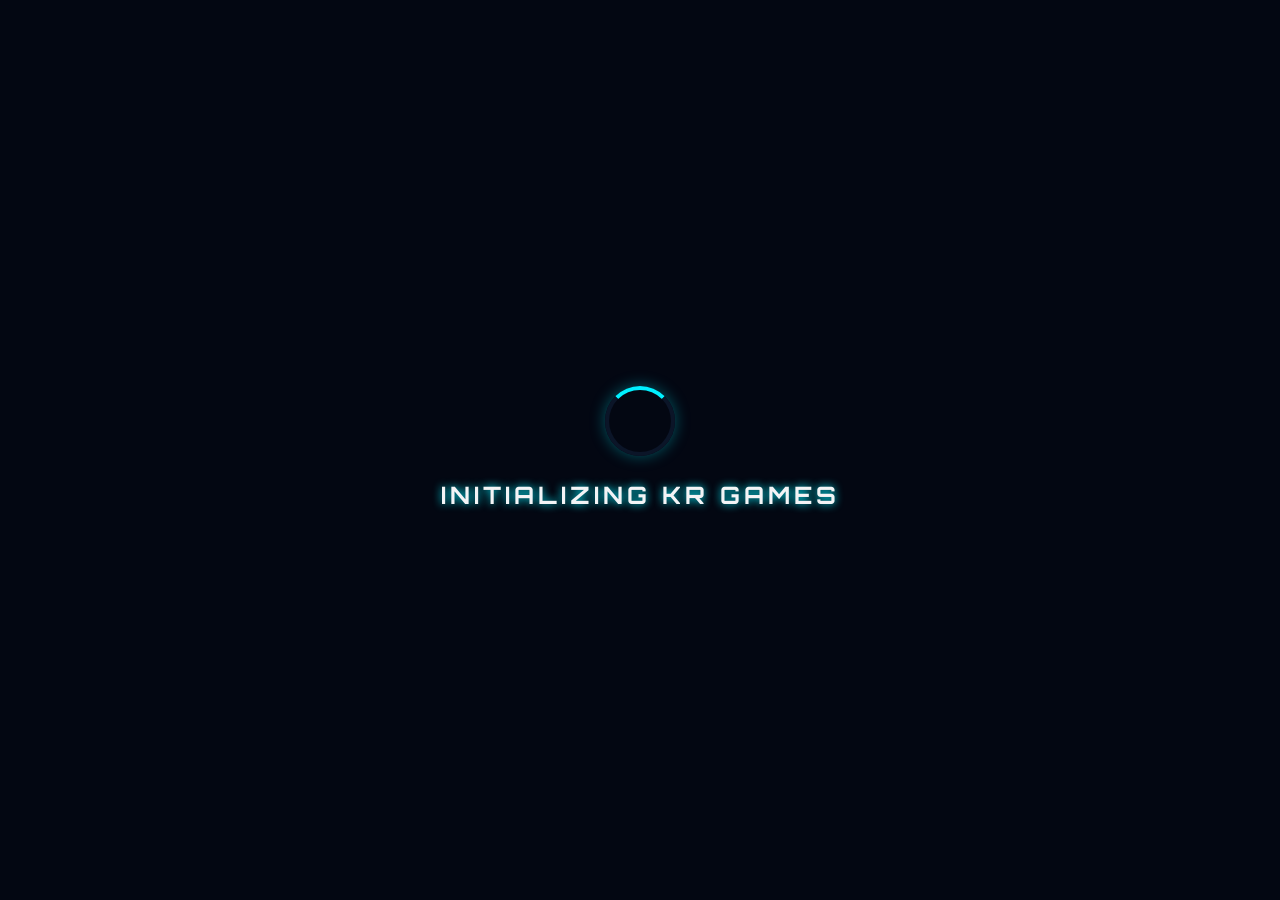
==== index.html @ 837c161b "Create index.html" ====
<!DOCTYPE html>
<html lang="en">
<head>
  <meta charset="UTF-8">
  <meta name="viewport" content="width=device-width, initial-scale=1.0">
  <title>KR GAMES - Premium Gaming Hub</title>
  <link rel="stylesheet" href="style.css">
  <link rel="stylesheet" href="https://cdnjs.cloudflare.com/ajax/libs/font-awesome/6.4.0/css/all.min.css">
</head>
<body>

  <!-- Loading Animation Overlay -->
  <div id="global-loader" style="position:fixed; top:0; left:0; width:100%; height:100%; background:var(--bg-primary); z-index:9999; display:flex; flex-direction:column; justify-content:center; align-items:center;">
    <div style="border: 4px solid var(--bg-secondary); border-top: 4px solid var(--neon-blue); border-radius:50%; width:70px; height:70px; animation:spin 1s linear infinite; box-shadow: var(--glow-shadow);"></div>
    <h1 class="neon-glow" style="margin-top:20px; font-family:var(--font-cyber); font-size:1.5rem; letter-spacing:4px;">INITIALIZING KR GAMES</h1>
  </div>

  <!-- Header -->
  <header>
    <div class="logo-container">
      <i class="fa-solid fa-cube neon-glow" style="color: var(--neon-blue); font-size: 2rem;"></i>
      <div class="logo-text">KR<span>GAMES</span></div>
    </div>
    <nav>
      <ul>
        <li><a href="index.html" class="active">HOME</a></li>
        <li><a href="rooms.html">MULTIPLAYER</a></li>
        <li><a href="profile.html">DASHBOARD</a></li>
      </ul>
    </nav>
    <div class="nav-buttons">
      <div id="nav-search-wrapper" style="position:relative;">
        <input type="text" id="nav-search" placeholder="Search games..." style="background:var(--bg-secondary); border:1px solid rgba(255,255,255,0.1); padding:8px 30px 8px 12px; border-radius:15px; color:#fff; font-family:var(--font-sub);">
        <i class="fa-solid fa-search" style="position:absolute; right:10px; top:11px; font-size:0.8rem; color:var(--text-muted);"></i>
      </div>
      <a href="login.html" class="btn-cyber" id="login-nav-btn" style="padding: 8px 16px; font-size: 0.8rem;">LOGIN</a>
      <span id="user-display-name" class="neon-glow" style="display:none; font-family:var(--font-cyber); font-weight:bold;"></span>
    </div>
  </header>

  <!-- Hero Content -->
  <main class="main-container">
    <div class="hero-banner">
      <h1 class="neon-glow">NEXT-GEN WEB MULTIPLAYER</h1>
      <p style="font-size: 1.2rem; max-width: 600px; color: var(--text-muted);">Experience original block-building team battles. Compete globally with optimized networking, dynamic combat systems, and custom shop integrations.</p>
      <div>
        <a href="rooms.html" class="btn-cyber">BATTLE NOW</a>
      </div>
    </div>

    <!-- Active Categories and Grid -->
    <h2 style="margin-bottom: 20px; border-left: 4px solid var(--neon-blue); padding-left: 10px;">FEATURED GAMES</h2>
    <div class="game-grid" id="featured-games-container">
      <!-- Dynamically Injected Game Cards via app.js -->
    </div>
  </main>

  <style>
    @keyframes spin {
      0% { transform: rotate(0deg); }
      100% { transform: rotate(360deg); }
    }
  </style>
  <script type="module" src="app.js"></script>
</body>
</html>
---- style.css ----
/* style.css */
@import url('https://fonts.googleapis.com/css2?family=Orbitron:wght@400;600;800;900&family=Rajdhani:wght@500;700&family=Roboto:wght@300;400;500&display=swap');

:root {
  --bg-primary: #030712;
  --bg-secondary: #0b1528;
  --bg-tertiary: #111e35;
  --neon-blue: #00f0ff;
  --neon-pink: #ff007f;
  --neon-purple: #9d4edd;
  --text-main: #f3f4f6;
  --text-muted: #9ca3af;
  --accent-blue: #3b82f6;
  --glow-shadow: 0 0 15px rgba(0, 240, 255, 0.35);
  --font-cyber: 'Orbitron', sans-serif;
  --font-sub: 'Rajdhani', sans-serif;
  --font-main: 'Roboto', sans-serif;
  --transition-smooth: all 0.3s cubic-bezier(0.4, 0, 0.2, 1);
}

/* Base resets & typography */
* {
  box-sizing: border-box;
  margin: 0;
  padding: 0;
}

body {
  background-color: var(--bg-primary);
  color: var(--text-main);
  font-family: var(--font-main);
  overflow-x: hidden;
  line-height: 1.6;
}

h1, h2, h3, h4 {
  font-family: var(--font-cyber);
  letter-spacing: 1px;
}

p, span, label {
  font-family: var(--font-sub);
  letter-spacing: 0.5px;
}

/* Custom Scrollbar */
::-webkit-scrollbar {
  width: 8px;
}
::-webkit-scrollbar-track {
  background: var(--bg-primary);
}
::-webkit-scrollbar-thumb {
  background: var(--bg-tertiary);
  border-radius: 4px;
  border: 1px solid var(--neon-blue);
}

/* Cyber Utilities */
.neon-glow {
  text-shadow: 0 0 8px var(--neon-blue);
}

.neon-border {
  border: 1px solid var(--neon-blue);
  box-shadow: var(--glow-shadow);
}

.btn-cyber {
  font-family: var(--font-cyber);
  background: linear-gradient(135deg, var(--accent-blue), var(--bg-primary));
  color: var(--text-main);
  border: 1px solid var(--neon-blue);
  padding: 12px 24px;
  border-radius: 4px;
  cursor: pointer;
  text-transform: uppercase;
  font-weight: 700;
  position: relative;
  overflow: hidden;
  transition: var(--transition-smooth);
}

.btn-cyber::before {
  content: '';
  position: absolute;
  top: 0;
  left: -100%;
  width: 100%;
  height: 100%;
  background: linear-gradient(90deg, transparent, rgba(0, 240, 255, 0.25), transparent);
  transition: 0.5s;
}

.btn-cyber:hover::before {
  left: 100%;
}

.btn-cyber:hover {
  box-shadow: var(--glow-shadow);
  transform: translateY(-2px);
  background: var(--neon-blue);
  color: #000;
}

/* Header & Navigation */
header {
  display: flex;
  justify-content: space-between;
  align-items: center;
  padding: 20px 5%;
  background-color: rgba(3, 7, 18, 0.95);
  border-bottom: 1px solid rgba(0, 240, 255, 0.15);
  position: sticky;
  top: 0;
  z-index: 100;
  backdrop-filter: blur(8px);
}

.logo-container {
  display: flex;
  align-items: center;
  gap: 10px;
}

.logo-text {
  font-size: 1.8rem;
  font-weight: 900;
  color: var(--text-main);
}

.logo-text span {
  color: var(--neon-blue);
}

nav ul {
  display: flex;
  list-style: none;
  gap: 30px;
}

nav a {
  text-decoration: none;
  color: var(--text-muted);
  font-family: var(--font-cyber);
  font-size: 0.9rem;
  transition: var(--transition-smooth);
}

nav a:hover, nav a.active {
  color: var(--neon-blue);
  text-shadow: 0 0 5px var(--neon-blue);
}

.nav-buttons {
  display: flex;
  align-items: center;
  gap: 15px;
}

/* Main Grid & Grid Cards */
.main-container {
  max-width: 1400px;
  margin: 0 auto;
  padding: 40px 20px;
}

.hero-banner {
  background: linear-gradient(rgba(0,0,0,0.6), rgba(3,7,18,0.95)), url('https://images.unsplash.com/photo-1511512578047-dfb367046420?q=80&w=1470&auto=format&fit=crop') center/cover;
  border-radius: 12px;
  padding: 80px 40px;
  display: flex;
  flex-direction: column;
  justify-content: center;
  gap: 20px;
  border: 1px solid rgba(0, 240, 255, 0.1);
  margin-bottom: 40px;
}

.hero-banner h1 {
  font-size: 3rem;
  font-weight: 900;
}

.game-grid {
  display: grid;
  grid-template-columns: repeat(auto-fill, minmax(300px, 1fr));
  gap: 30px;
}

.game-card {
  background-color: var(--bg-secondary);
  border: 1px solid rgba(255, 255, 255, 0.05);
  border-radius: 8px;
  overflow: hidden;
  transition: var(--transition-smooth);
}

.game-card:hover {
  transform: translateY(-5px);
  border-color: var(--neon-blue);
  box-shadow: var(--glow-shadow);
}

.game-thumb {
  width: 100%;
  height: 180px;
  background-color: #000;
  background-size: cover;
  background-position: center;
}

.game-info {
  padding: 20px;
}

.game-tags {
  display: flex;
  gap: 8px;
  margin-top: 10px;
}

.tag {
  background-color: var(--bg-tertiary);
  padding: 2px 8px;
  border-radius: 4px;
  font-size: 0.75rem;
  border: 1px solid rgba(0, 240, 255, 0.2);
  color: var(--neon-blue);
}

/* User Profile UI */
.profile-grid {
  display: grid;
  grid-template-columns: 1fr 2fr;
  gap: 30px;
  margin-top: 20px;
}

@media(max-width: 768px) {
  .profile-grid {
    grid-template-columns: 1fr;
  }
}

.profile-card {
  background-color: var(--bg-secondary);
  padding: 30px;
  border-radius: 8px;
  border: 1px solid rgba(255, 255, 255, 0.05);
  text-align: center;
}

.avatar-wrapper {
  width: 120px;
  height: 120px;
  border-radius: 50%;
  border: 3px solid var(--neon-blue);
  margin: 0 auto 20px auto;
  overflow: hidden;
  box-shadow: var(--glow-shadow);
}

.xp-bar-container {
  background-color: var(--bg-primary);
  border-radius: 8px;
  height: 15px;
  width: 100%;
  overflow: hidden;
  margin: 15px 0;
  border: 1px solid rgba(0, 240, 255, 0.1);
}

.xp-bar {
  background: linear-gradient(90deg, var(--accent-blue), var(--neon-blue));
  height: 100%;
  width: 65%; /* Dynamic width */
  transition: width 0.5s ease;
}

/* Game Interface View (UI Layering on Top of Canvas) */
#game-canvas-container {
  width: 100vw;
  height: 100vh;
  position: relative;
  overflow: hidden;
}

canvas {
  width: 100%;
  height: 100%;
  display: block;
}

.game-ui-overlay {
  position: absolute;
  top: 0;
  left: 0;
  width: 100%;
  height: 100%;
  pointer-events: none;
  display: flex;
  flex-direction: column;
  justify-content: space-between;
  padding: 20px;
}

.hud-top {
  display: flex;
  justify-content: space-between;
  pointer-events: auto;
}

.hud-panel {
  background-color: rgba(11, 21, 40, 0.85);
  backdrop-filter: blur(6px);
  border: 1px solid var(--neon-blue);
  border-radius: 6px;
  padding: 10px 20px;
}

.hotbar {
  display: flex;
  gap: 8px;
  background-color: rgba(3, 7, 18, 0.9);
  padding: 8px;
  border-radius: 8px;
  border: 1px solid rgba(255, 255, 255, 0.1);
  pointer-events: auto;
  align-self: center;
  margin-bottom: 10px;
}

.hotbar-slot {
  width: 50px;
  height: 50px;
  background-color: var(--bg-tertiary);
  border: 2px solid transparent;
  border-radius: 4px;
  display: flex;
  align-items: center;
  justify-content: center;
  font-family: var(--font-cyber);
  font-weight: bold;
  cursor: pointer;
  transition: var(--transition-smooth);
}

.hotbar-slot.active {
  border-color: var(--neon-blue);
  box-shadow: var(--glow-shadow);
}

/* Modals & Menus */
.modal {
  position: fixed;
  top: 50%;
  left: 50%;
  transform: translate(-50%, -50%);
  background-color: var(--bg-secondary);
  border: 2px solid var(--neon-blue);
  box-shadow: var(--glow-shadow);
  border-radius: 12px;
  padding: 30px;
  z-index: 1000;
  pointer-events: auto;
  display: none;
}
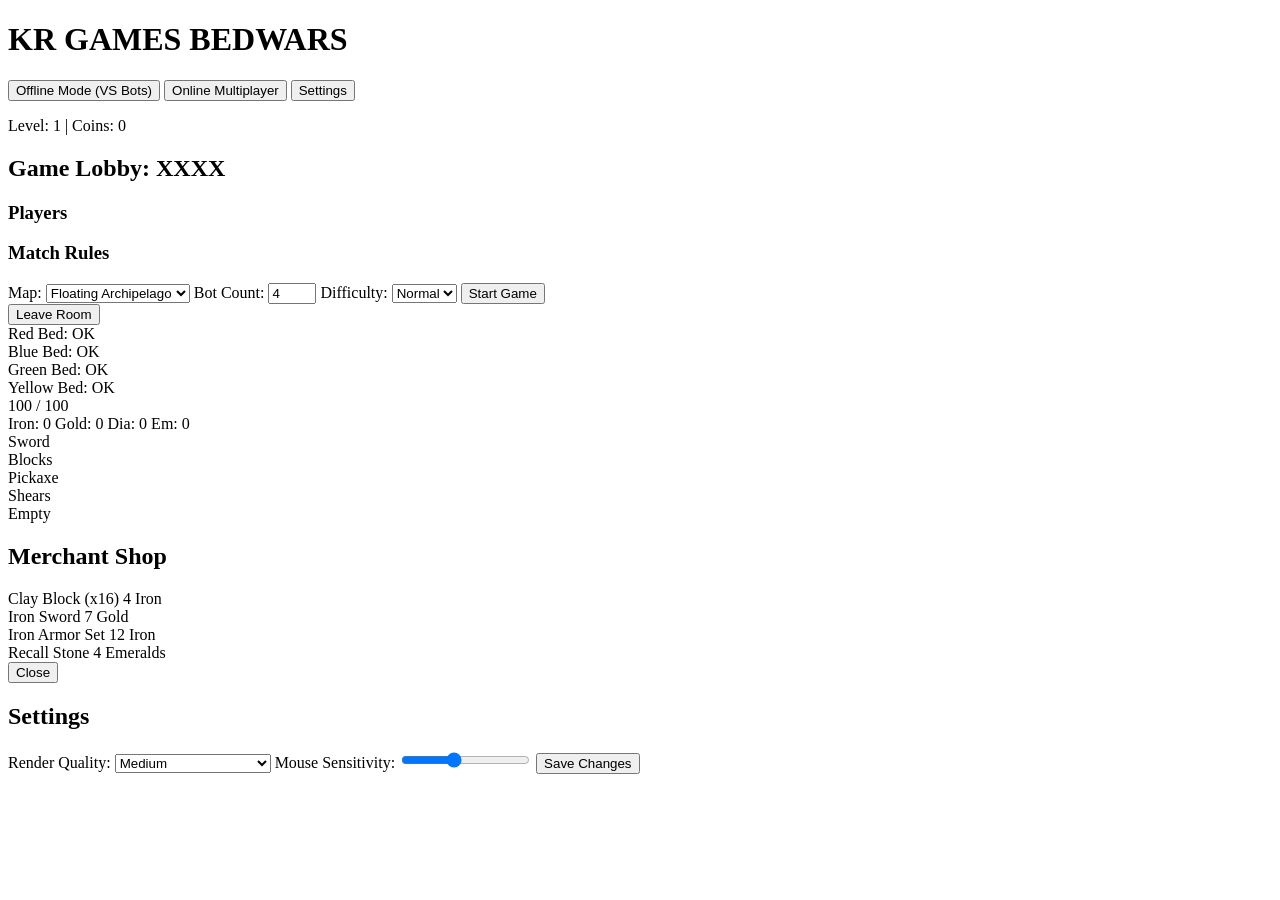
==== commit f81f6033: "Update index.html" ====
--- a/index.html
+++ b/index.html
@@ -1,66 +1,178 @@
 <!DOCTYPE html>
 <html lang="en">
 <head>
-  <meta charset="UTF-8">
-  <meta name="viewport" content="width=device-width, initial-scale=1.0">
-  <title>KR GAMES - Premium Gaming Hub</title>
-  <link rel="stylesheet" href="style.css">
-  <link rel="stylesheet" href="https://cdnjs.cloudflare.com/ajax/libs/font-awesome/6.4.0/css/all.min.css">
+    <meta charset="UTF-8">
+    <meta name="viewport" content="width=device-width, initial-scale=1.0">
+    <title>KR GAMES BedWars</title>
+    <link rel="stylesheet" href="css/style.css">
+    <link rel="stylesheet" href="css/menu.css">
+    <link rel="stylesheet" href="css/game.css">
+    <link rel="stylesheet" href="css/hud.css">
+    <link rel="stylesheet" href="css/shop.css">
+    <link rel="stylesheet" href="css/inventory.css">
+    <!-- Three.js Import Map -->
+    <script type="importmap">
+        {
+            "imports": {
+                "three": "https://unpkg.com/three@0.147.0/build/three.module.js",
+                "three/addons/": "https://unpkg.com/three@0.147.0/examples/jsm/"
+            }
+        }
+    </script>
 </head>
 <body>
-
-  <!-- Loading Animation Overlay -->
-  <div id="global-loader" style="position:fixed; top:0; left:0; width:100%; height:100%; background:var(--bg-primary); z-index:9999; display:flex; flex-direction:column; justify-content:center; align-items:center;">
-    <div style="border: 4px solid var(--bg-secondary); border-top: 4px solid var(--neon-blue); border-radius:50%; width:70px; height:70px; animation:spin 1s linear infinite; box-shadow: var(--glow-shadow);"></div>
-    <h1 class="neon-glow" style="margin-top:20px; font-family:var(--font-cyber); font-size:1.5rem; letter-spacing:4px;">INITIALIZING KR GAMES</h1>
-  </div>
-
-  <!-- Header -->
-  <header>
-    <div class="logo-container">
-      <i class="fa-solid fa-cube neon-glow" style="color: var(--neon-blue); font-size: 2rem;"></i>
-      <div class="logo-text">KR<span>GAMES</span></div>
-    </div>
-    <nav>
-      <ul>
-        <li><a href="index.html" class="active">HOME</a></li>
-        <li><a href="rooms.html">MULTIPLAYER</a></li>
-        <li><a href="profile.html">DASHBOARD</a></li>
-      </ul>
-    </nav>
-    <div class="nav-buttons">
-      <div id="nav-search-wrapper" style="position:relative;">
-        <input type="text" id="nav-search" placeholder="Search games..." style="background:var(--bg-secondary); border:1px solid rgba(255,255,255,0.1); padding:8px 30px 8px 12px; border-radius:15px; color:#fff; font-family:var(--font-sub);">
-        <i class="fa-solid fa-search" style="position:absolute; right:10px; top:11px; font-size:0.8rem; color:var(--text-muted);"></i>
-      </div>
-      <a href="login.html" class="btn-cyber" id="login-nav-btn" style="padding: 8px 16px; font-size: 0.8rem;">LOGIN</a>
-      <span id="user-display-name" class="neon-glow" style="display:none; font-family:var(--font-cyber); font-weight:bold;"></span>
-    </div>
-  </header>
-
-  <!-- Hero Content -->
-  <main class="main-container">
-    <div class="hero-banner">
-      <h1 class="neon-glow">NEXT-GEN WEB MULTIPLAYER</h1>
-      <p style="font-size: 1.2rem; max-width: 600px; color: var(--text-muted);">Experience original block-building team battles. Compete globally with optimized networking, dynamic combat systems, and custom shop integrations.</p>
-      <div>
-        <a href="rooms.html" class="btn-cyber">BATTLE NOW</a>
-      </div>
+    <!-- View 1: Main Menu -->
+    <div id="menu-view" class="view active">
+        <div class="menu-container">
+            <h1 class="logo">KR GAMES <span class="accent">BEDWARS</span></h1>
+            <div class="menu-buttons">
+                <button id="btn-offline" class="btn primary">Offline Mode (VS Bots)</button>
+                <button id="btn-online" class="btn secondary">Online Multiplayer</button>
+                <button id="btn-settings" class="btn tertiary">Settings</button>
+            </div>
+            <div class="profile-summary" id="profile-widget">
+                <p>Level: <span id="user-level">1</span> | Coins: <span id="user-coins">0</span></p>
+            </div>
+        </div>
     </div>
 
-    <!-- Active Categories and Grid -->
-    <h2 style="margin-bottom: 20px; border-left: 4px solid var(--neon-blue); padding-left: 10px;">FEATURED GAMES</h2>
-    <div class="game-grid" id="featured-games-container">
-      <!-- Dynamically Injected Game Cards via app.js -->
+    <!-- View 2: Room Lobby -->
+    <div id="room-view" class="view">
+        <div class="room-container">
+            <h2>Game Lobby: <span id="lobby-room-id">XXXX</span></h2>
+            <div class="lobby-panels">
+                <div class="panel player-list-panel">
+                    <h3>Players</h3>
+                    <ul id="lobby-players-list"></ul>
+                </div>
+                <div class="panel settings-panel">
+                    <h3>Match Rules</h3>
+                    <label>Map: 
+                        <select id="lobby-map-select">
+                            <option value="floating_arch">Floating Archipelago</option>
+                            <option value="quad_void">Quad Void Gates</option>
+                        </select>
+                    </label>
+                    <label>Bot Count: 
+                        <input type="number" id="lobby-bots-count" min="0" max="12" value="4">
+                    </label>
+                    <label>Difficulty: 
+                        <select id="lobby-difficulty">
+                            <option value="easy">Easy</option>
+                            <option value="normal" selected>Normal</option>
+                            <option value="pro">Pro</option>
+                        </select>
+                    </label>
+                    <button id="btn-start-match" class="btn primary">Start Game</button>
+                </div>
+            </div>
+            <button id="btn-leave-room" class="btn danger">Leave Room</button>
+        </div>
     </div>
-  </main>
 
-  <style>
-    @keyframes spin {
-      0% { transform: rotate(0deg); }
-      100% { transform: rotate(360deg); }
-    }
-  </style>
-  <script type="module" src="app.js"></script>
+    <!-- View 3: Game Screen -->
+    <div id="game-view" class="view">
+        <div id="canvas-container"></div>
+        <div id="crosshair"></div>
+
+        <!-- HUD Layer -->
+        <div class="hud-overlay">
+            <div class="hud-top-bar">
+                <div class="scoreboard-card" id="scoreboard">
+                    <div class="scoreboard-row" data-team="red">
+                        <span class="status-indicator alive" id="indicator-red"></span> Red Bed: <span id="score-red">OK</span>
+                    </div>
+                    <div class="scoreboard-row" data-team="blue">
+                        <span class="status-indicator alive" id="indicator-blue"></span> Blue Bed: <span id="score-blue">OK</span>
+                    </div>
+                    <div class="scoreboard-row" data-team="green">
+                        <span class="status-indicator alive" id="indicator-green"></span> Green Bed: <span id="score-green">OK</span>
+                    </div>
+                    <div class="scoreboard-row" data-team="yellow">
+                        <span class="status-indicator alive" id="indicator-yellow"></span> Yellow Bed: <span id="score-yellow">OK</span>
+                    </div>
+                </div>
+                <div class="killfeed-container" id="killfeed"></div>
+            </div>
+
+            <div class="hud-bottom-bar">
+                <div class="health-container">
+                    <div class="health-bar-fill" id="health-bar" style="width: 100%;"></div>
+                    <span class="health-text" id="health-text">100 / 100</span>
+                </div>
+                <div class="resource-container">
+                    <span class="res iron">Iron: <span id="count-iron">0</span></span>
+                    <span class="res gold">Gold: <span id="count-gold">0</span></span>
+                    <span class="res diamond">Dia: <span id="count-diamond">0</span></span>
+                    <span class="res emerald">Em: <span id="count-emerald">0</span></span>
+                </div>
+                <div class="hotbar" id="hotbar">
+                    <div class="hotbar-slot selected" data-index="0" data-item="sword_wood">Sword</div>
+                    <div class="hotbar-slot" data-index="1" data-item="block_clay">Blocks</div>
+                    <div class="hotbar-slot" data-index="2" data-item="pickaxe_wood">Pickaxe</div>
+                    <div class="hotbar-slot" data-index="3" data-item="shears">Shears</div>
+                    <div class="hotbar-slot" data-index="4" data-item="">Empty</div>
+                </div>
+            </div>
+        </div>
+
+        <!-- Shop Modal -->
+        <div class="modal" id="shop-modal">
+            <div class="modal-content shop-content">
+                <h2>Merchant Shop</h2>
+                <div class="shop-grid">
+                    <div class="shop-item" data-id="block_clay" data-cost="4" data-currency="iron">
+                        <div class="shop-icon block-clay-icon"></div>
+                        <div class="shop-details">
+                            <span class="item-name">Clay Block (x16)</span>
+                            <span class="item-cost">4 Iron</span>
+                        </div>
+                    </div>
+                    <div class="shop-item" data-id="sword_iron" data-cost="7" data-currency="gold">
+                        <div class="shop-icon sword-iron-icon"></div>
+                        <div class="shop-details">
+                            <span class="item-name">Iron Sword</span>
+                            <span class="item-cost">7 Gold</span>
+                        </div>
+                    </div>
+                    <div class="shop-item" data-id="armor_iron" data-cost="12" data-currency="iron">
+                        <div class="shop-icon armor-iron-icon"></div>
+                        <div class="shop-details">
+                            <span class="item-name">Iron Armor Set</span>
+                            <span class="item-cost">12 Iron</span>
+                        </div>
+                    </div>
+                    <div class="shop-item" data-id="teleporter_pearl" data-cost="4" data-currency="emerald">
+                        <div class="shop-icon pearl-icon"></div>
+                        <div class="shop-details">
+                            <span class="item-name">Recall Stone</span>
+                            <span class="item-cost">4 Emeralds</span>
+                        </div>
+                    </div>
+                </div>
+                <button class="btn close-btn" id="btn-close-shop">Close</button>
+            </div>
+        </div>
+    </div>
+
+    <!-- UI Overlay for Settings Modals -->
+    <div id="settings-modal" class="modal">
+        <div class="modal-content">
+            <h2>Settings</h2>
+            <label>Render Quality: 
+                <select id="setting-graphics">
+                    <option value="high">High</option>
+                    <option value="medium" selected>Medium</option>
+                    <option value="low">Low (60FPS Targeted)</option>
+                </select>
+            </label>
+            <label>Mouse Sensitivity: 
+                <input type="range" id="setting-sensitivity" min="0.5" max="3.0" step="0.1" value="1.5">
+            </label>
+            <button id="btn-save-settings" class="btn primary">Save Changes</button>
+        </div>
+    </div>
+
+    <script type="module" src="js/main.js"></script>
 </body>
 </html>
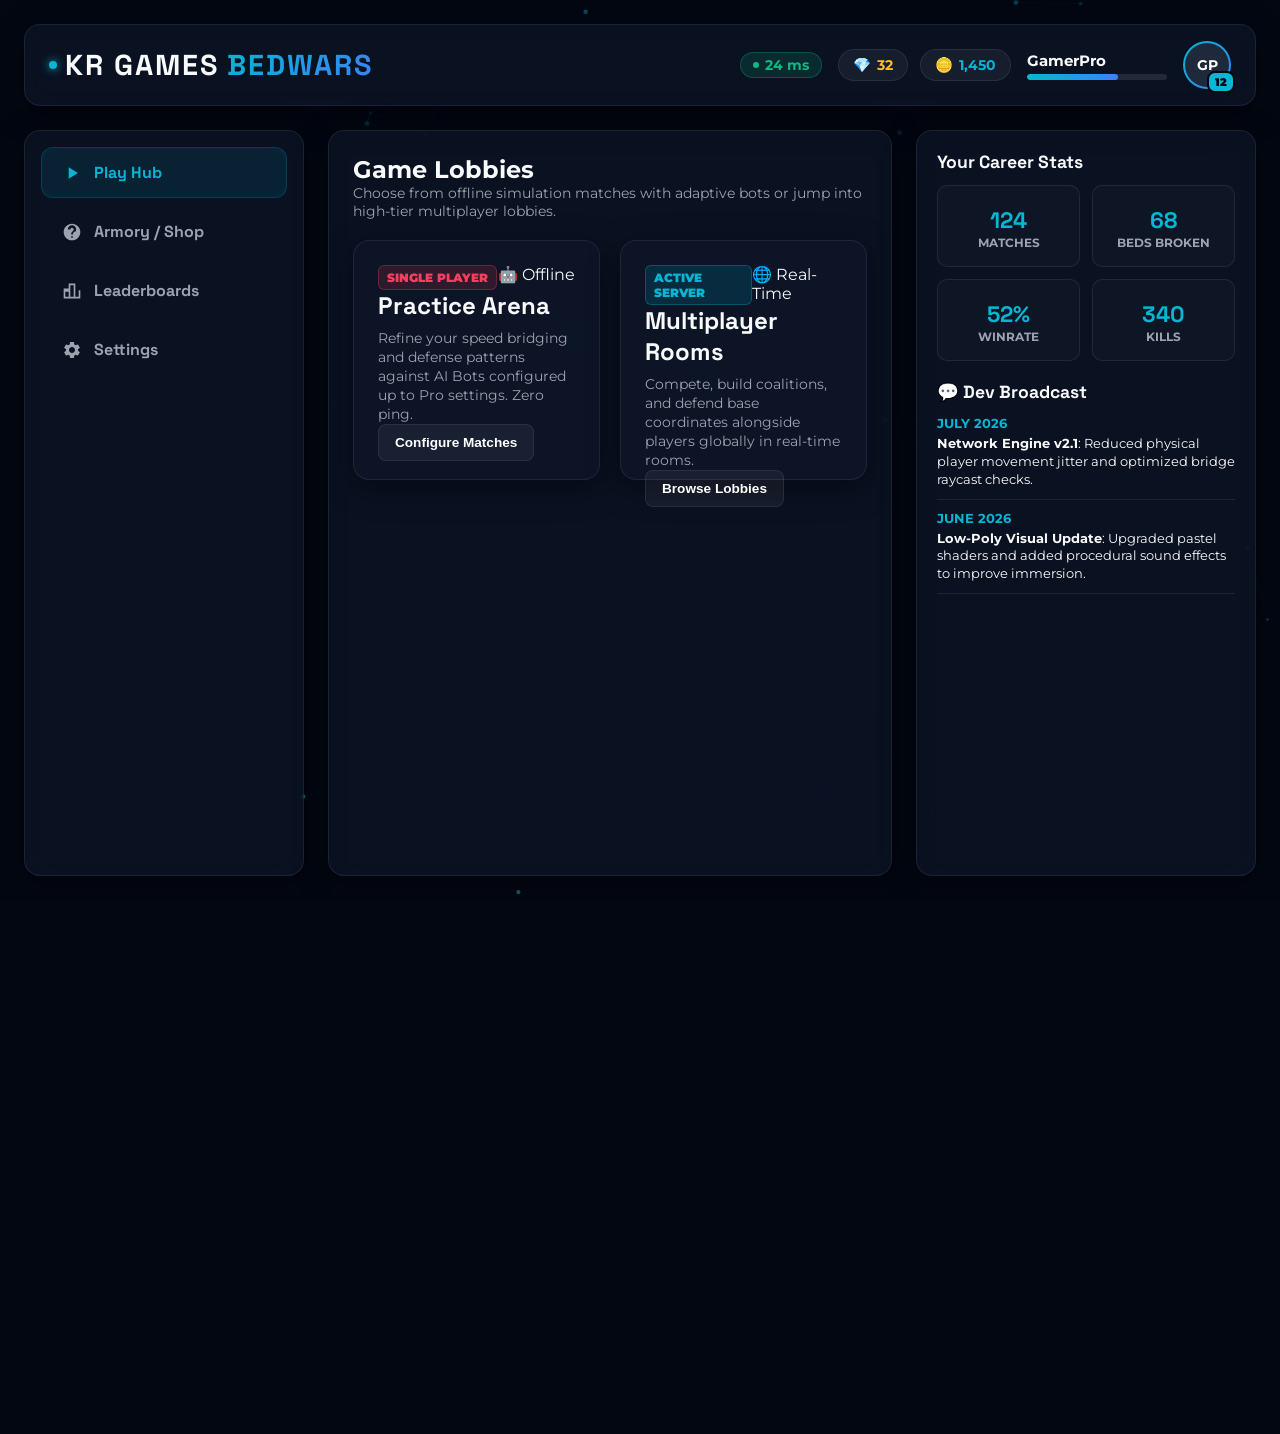
==== commit a3e0b0ae: "Update index.html" ====
--- a/index.html
+++ b/index.html
@@ -3,14 +3,528 @@
 <head>
     <meta charset="UTF-8">
     <meta name="viewport" content="width=device-width, initial-scale=1.0">
-    <title>KR GAMES BedWars</title>
+    <title>KR GAMES - BedWars Hub</title>
+    
+    <!-- Google Fonts for Premium Typography -->
+    <link rel="preconnect" href="https://fonts.googleapis.com">
+    <link rel="preconnect" href="https://fonts.gstatic.com" crossorigin>
+    <link href="https://fonts.googleapis.com/css2?family=Montserrat:ital,wght@0,300;0,500;0,700;0,900;1,400&family=Space+Grotesk:wght@400;500;700&display=swap" rel="stylesheet">
+    
+    <!-- CSS Stylesheet Modules -->
     <link rel="stylesheet" href="css/style.css">
-    <link rel="stylesheet" href="css/menu.css">
     <link rel="stylesheet" href="css/game.css">
     <link rel="stylesheet" href="css/hud.css">
     <link rel="stylesheet" href="css/shop.css">
     <link rel="stylesheet" href="css/inventory.css">
-    <!-- Three.js Import Map -->
+
+    <style>
+        /* Premium Hub Stylesheet Variables */
+        :root {
+            --bg-deep: #030712;
+            --panel-bg: rgba(15, 23, 42, 0.65);
+            --panel-border: rgba(255, 255, 255, 0.08);
+            --panel-glow: rgba(6, 182, 212, 0.15);
+            --accent-cyan: #06b6d4;
+            --accent-cyan-hover: #22d3ee;
+            --accent-blue: #3b82f6;
+            --accent-rose: #f43f5e;
+            --accent-gold: #fbbf24;
+            --text-primary: #f9fafb;
+            --text-secondary: #9ca3af;
+            --font-display: 'Space Grotesk', sans-serif;
+            --font-body: 'Montserrat', sans-serif;
+        }
+
+        * {
+            box-sizing: border-box;
+            margin: 0;
+            padding: 0;
+            user-select: none;
+            outline: none;
+        }
+
+        body, html {
+            width: 100%;
+            height: 100%;
+            overflow: hidden;
+            background-color: var(--bg-deep);
+            font-family: var(--font-body);
+            color: var(--text-primary);
+        }
+
+        /* Ambient Dynamic Canvas */
+        #bg-canvas {
+            position: absolute;
+            top: 0;
+            left: 0;
+            width: 100%;
+            height: 100%;
+            z-index: 0;
+            pointer-events: none;
+        }
+
+        /* Glassmorphism Panel Base */
+        .glass-panel {
+            background: var(--panel-bg);
+            border: 1px solid var(--panel-border);
+            backdrop-filter: blur(16px);
+            -webkit-backdrop-filter: blur(16px);
+            border-radius: 16px;
+            box-shadow: 0 8px 32px 0 rgba(0, 0, 0, 0.4);
+            transition: all 0.3s cubic-bezier(0.25, 0.8, 0.25, 1);
+        }
+
+        .glass-panel:hover {
+            border-color: rgba(6, 182, 212, 0.25);
+            box-shadow: 0 12px 40px 0 var(--panel-glow);
+        }
+
+        /* Layout Structure */
+        #menu-view {
+            position: relative;
+            z-index: 1;
+            width: 100%;
+            height: 100%;
+            display: flex;
+            flex-direction: column;
+            padding: 24px;
+            max-width: 1600px;
+            margin: 0 auto;
+        }
+
+        /* 1. Header Styles */
+        .hub-header {
+            display: flex;
+            justify-content: space-between;
+            align-items: center;
+            margin-bottom: 24px;
+            padding: 16px 24px;
+        }
+
+        .brand-logo {
+            font-family: var(--font-display);
+            font-weight: 700;
+            font-size: 1.8rem;
+            letter-spacing: 2px;
+            display: flex;
+            align-items: center;
+            gap: 8px;
+        }
+
+        .brand-logo .logo-accent {
+            background: linear-gradient(135deg, var(--accent-cyan), var(--accent-blue));
+            -webkit-background-clip: text;
+            -webkit-text-fill-color: transparent;
+        }
+
+        .logo-dot {
+            width: 8px;
+            height: 8px;
+            background-color: var(--accent-cyan);
+            border-radius: 50%;
+            display: inline-block;
+            box-shadow: 0 0 10px var(--accent-cyan);
+            animation: pulse-glow 2s infinite;
+        }
+
+        .server-status {
+            display: flex;
+            align-items: center;
+            gap: 16px;
+            font-size: 0.85rem;
+        }
+
+        .ping-pill {
+            background: rgba(16, 185, 129, 0.15);
+            color: #10b981;
+            border: 1px solid rgba(16, 185, 129, 0.3);
+            padding: 4px 12px;
+            border-radius: 20px;
+            font-weight: 700;
+            display: flex;
+            align-items: center;
+            gap: 6px;
+        }
+
+        .ping-dot {
+            width: 6px;
+            height: 6px;
+            background: #10b981;
+            border-radius: 50%;
+        }
+
+        /* User Profile Ribbon */
+        .profile-ribbon {
+            display: flex;
+            align-items: center;
+            gap: 16px;
+        }
+
+        .user-avatar-container {
+            position: relative;
+            width: 48px;
+            height: 48px;
+            border-radius: 50%;
+            background: linear-gradient(135deg, var(--accent-cyan), var(--accent-blue));
+            padding: 2px;
+        }
+
+        .user-avatar {
+            width: 100%;
+            height: 100%;
+            border-radius: 50%;
+            background-color: #1e293b;
+            display: flex;
+            align-items: center;
+            justify-content: center;
+            font-weight: bold;
+            color: #fff;
+        }
+
+        .level-badge {
+            position: absolute;
+            bottom: -4px;
+            right: -4px;
+            background: var(--accent-cyan);
+            color: var(--bg-deep);
+            font-size: 0.7rem;
+            font-weight: 900;
+            padding: 2px 6px;
+            border-radius: 8px;
+            border: 2px solid var(--bg-deep);
+        }
+
+        .profile-progression {
+            display: flex;
+            flex-direction: column;
+            gap: 4px;
+            min-width: 140px;
+        }
+
+        .user-name {
+            font-weight: 700;
+            font-size: 0.95rem;
+        }
+
+        .xp-bar-bg {
+            width: 100%;
+            height: 6px;
+            background: rgba(255, 255, 255, 0.1);
+            border-radius: 3px;
+            overflow: hidden;
+        }
+
+        .xp-bar-fill {
+            width: 65%; /* Simulated XP progress */
+            height: 100%;
+            background: linear-gradient(90deg, var(--accent-cyan), var(--accent-blue));
+            border-radius: 3px;
+        }
+
+        .wallet-ribbon {
+            display: flex;
+            align-items: center;
+            gap: 12px;
+        }
+
+        .wallet-pill {
+            display: flex;
+            align-items: center;
+            gap: 6px;
+            background: rgba(255, 255, 255, 0.05);
+            border: 1px solid var(--panel-border);
+            padding: 6px 14px;
+            border-radius: 30px;
+            font-weight: 700;
+            font-size: 0.9rem;
+        }
+
+        .pill-gold { color: var(--accent-gold); }
+        .pill-cyan { color: var(--accent-cyan); }
+
+        /* 2. Main Dashboard Content Grid */
+        .dashboard-grid {
+            display: grid;
+            grid-template-columns: 280px 1fr 340px;
+            gap: 24px;
+            flex-grow: 1;
+            height: calc(100% - 120px);
+        }
+
+        /* Sidebar Tabs */
+        .sidebar-tabs {
+            display: flex;
+            flex-direction: column;
+            gap: 8px;
+            padding: 16px;
+        }
+
+        .tab-btn {
+            background: transparent;
+            border: 1px solid transparent;
+            color: var(--text-secondary);
+            font-family: var(--font-display);
+            font-weight: 700;
+            font-size: 1rem;
+            padding: 14px 20px;
+            border-radius: 12px;
+            text-align: left;
+            cursor: pointer;
+            display: flex;
+            align-items: center;
+            gap: 12px;
+            transition: all 0.2s ease-in-out;
+        }
+
+        .tab-btn:hover {
+            background: rgba(255, 255, 255, 0.03);
+            color: var(--text-primary);
+        }
+
+        .tab-btn.active {
+            background: rgba(6, 182, 212, 0.1);
+            color: var(--accent-cyan);
+            border-color: rgba(6, 182, 212, 0.2);
+            box-shadow: inset 0 0 10px rgba(6, 182, 212, 0.05);
+        }
+
+        .tab-btn svg {
+            width: 20px;
+            height: 20px;
+            fill: currentColor;
+        }
+
+        /* Center Dynamic viewport */
+        .dashboard-viewport {
+            overflow-y: auto;
+            padding: 24px;
+            position: relative;
+        }
+
+        .viewport-section {
+            display: none;
+            animation: fadeIn 0.3s ease-out forwards;
+        }
+
+        .viewport-section.active {
+            display: block;
+        }
+
+        /* Play Options Styling */
+        .play-modes {
+            display: grid;
+            grid-template-columns: 1fr 1fr;
+            gap: 20px;
+            margin-top: 20px;
+        }
+
+        .mode-card {
+            padding: 24px;
+            cursor: pointer;
+            display: flex;
+            flex-direction: column;
+            justify-content: space-between;
+            height: 240px;
+        }
+
+        .mode-header {
+            display: flex;
+            justify-content: space-between;
+            align-items: flex-start;
+        }
+
+        .mode-badge {
+            font-size: 0.75rem;
+            font-weight: 900;
+            text-transform: uppercase;
+            padding: 4px 8px;
+            border-radius: 6px;
+            background: rgba(255,255,255,0.08);
+        }
+
+        .mode-badge.multiplayer {
+            background: rgba(6, 182, 212, 0.15);
+            color: var(--accent-cyan);
+            border: 1px solid rgba(6, 182, 212, 0.3);
+        }
+
+        .mode-badge.offline {
+            background: rgba(244, 63, 94, 0.15);
+            color: var(--accent-rose);
+            border: 1px solid rgba(244, 63, 94, 0.3);
+        }
+
+        .mode-card h3 {
+            font-family: var(--font-display);
+            font-size: 1.5rem;
+            font-weight: 700;
+            margin-bottom: 8px;
+        }
+
+        .mode-card p {
+            font-size: 0.85rem;
+            color: var(--text-secondary);
+            line-height: 1.4;
+        }
+
+        .card-footer-btn {
+            background: rgba(255, 255, 255, 0.05);
+            border: 1px solid var(--panel-border);
+            color: #fff;
+            padding: 10px 16px;
+            border-radius: 8px;
+            font-weight: 700;
+            font-size: 0.85rem;
+            align-self: flex-start;
+            transition: all 0.2s ease;
+        }
+
+        .mode-card:hover .card-footer-btn {
+            background: var(--accent-cyan);
+            color: var(--bg-deep);
+            border-color: var(--accent-cyan);
+            box-shadow: 0 0 15px rgba(6, 182, 212, 0.3);
+        }
+
+        /* Leaderboard styling */
+        .leaderboard-list {
+            display: flex;
+            flex-direction: column;
+            gap: 10px;
+            margin-top: 16px;
+        }
+
+        .leaderboard-item {
+            display: flex;
+            align-items: center;
+            justify-content: space-between;
+            padding: 12px 18px;
+            border-radius: 10px;
+            background: rgba(255,255,255,0.02);
+            border: 1px solid var(--panel-border);
+        }
+
+        .rank-number {
+            font-weight: 900;
+            width: 30px;
+            color: var(--accent-cyan);
+        }
+
+        /* Right Panel: Side Stats / Activity Feed */
+        .side-profile-panel {
+            display: flex;
+            flex-direction: column;
+            gap: 20px;
+            padding: 20px;
+        }
+
+        .stat-card-grid {
+            display: grid;
+            grid-template-columns: 1fr 1fr;
+            gap: 12px;
+        }
+
+        .stat-mini-card {
+            background: rgba(255,255,255,0.02);
+            border: 1px solid var(--panel-border);
+            border-radius: 10px;
+            padding: 16px;
+            text-align: center;
+        }
+
+        .stat-val {
+            font-family: var(--font-display);
+            font-size: 1.4rem;
+            font-weight: 700;
+            color: var(--accent-cyan);
+            margin-top: 4px;
+        }
+
+        .stat-lbl {
+            font-size: 0.75rem;
+            color: var(--text-secondary);
+            font-weight: 700;
+            text-transform: uppercase;
+        }
+
+        .news-header {
+            font-family: var(--font-display);
+            font-size: 1.1rem;
+            font-weight: 700;
+            margin-bottom: 12px;
+            display: flex;
+            align-items: center;
+            gap: 8px;
+        }
+
+        .news-scroll {
+            display: flex;
+            flex-direction: column;
+            gap: 10px;
+            font-size: 0.8rem;
+            line-height: 1.4;
+        }
+
+        .news-item {
+            padding-bottom: 10px;
+            border-bottom: 1px solid var(--panel-border);
+        }
+
+        .news-date {
+            color: var(--accent-cyan);
+            font-weight: 700;
+            margin-bottom: 2px;
+            display: block;
+        }
+
+        /* Animations */
+        @keyframes pulse-glow {
+            0%, 100% { transform: scale(1); opacity: 1; }
+            50% { transform: scale(1.3); opacity: 0.6; }
+        }
+
+        @keyframes fadeIn {
+            from { opacity: 0; transform: translateY(8px); }
+            to { opacity: 1; transform: translateY(0); }
+        }
+
+        /* Custom Scrollbar */
+        ::-webkit-scrollbar {
+            width: 6px;
+        }
+        ::-webkit-scrollbar-track {
+            background: transparent;
+        }
+        ::-webkit-scrollbar-thumb {
+            background: rgba(255,255,255,0.1);
+            border-radius: 10px;
+        }
+        ::-webkit-scrollbar-thumb:hover {
+            background: var(--accent-cyan);
+        }
+
+        /* Responsive Configuration overrides */
+        @media (max-width: 1024px) {
+            .dashboard-grid {
+                grid-template-columns: 1fr;
+                height: auto;
+                overflow-y: visible;
+            }
+            .sidebar-tabs {
+                flex-direction: row;
+                overflow-x: auto;
+                padding-bottom: 10px;
+            }
+            .side-profile-panel {
+                display: none; /* Hide side panel on mobile/tablet */
+            }
+            body {
+                overflow-y: auto;
+            }
+        }
+    </style>
+
+    <!-- Three.js Module Import Maps -->
     <script type="importmap">
         {
             "imports": {
@@ -21,22 +535,215 @@
     </script>
 </head>
 <body>
-    <!-- View 1: Main Menu -->
+
+    <!-- 60 FPS Ambient Constellation Network Grid Background -->
+    <canvas id="bg-canvas"></canvas>
+
+    <!-- Unified Dashboard Hub Shell -->
     <div id="menu-view" class="view active">
-        <div class="menu-container">
-            <h1 class="logo">KR GAMES <span class="accent">BEDWARS</span></h1>
-            <div class="menu-buttons">
-                <button id="btn-offline" class="btn primary">Offline Mode (VS Bots)</button>
-                <button id="btn-online" class="btn secondary">Online Multiplayer</button>
-                <button id="btn-settings" class="btn tertiary">Settings</button>
+        
+        <!-- Premium Navigation Header -->
+        <header class="hub-header glass-panel">
+            <div class="brand-logo">
+                <span class="logo-dot"></span>
+                KR GAMES <span class="logo-accent">BEDWARS</span>
             </div>
-            <div class="profile-summary" id="profile-widget">
-                <p>Level: <span id="user-level">1</span> | Coins: <span id="user-coins">0</span></p>
+
+            <!-- Server Health / Performance Status Ribbon -->
+            <div class="server-status">
+                <div class="ping-pill">
+                    <span class="ping-dot"></span>
+                    <span>24 ms</span>
+                </div>
+                
+                <!-- Wallet Inventory Counts -->
+                <div class="wallet-ribbon">
+                    <div class="wallet-pill pill-gold">
+                        💎 <span id="hdr-diamonds">32</span>
+                    </div>
+                    <div class="wallet-pill pill-cyan">
+                        🪙 <span id="hdr-coins">1,450</span>
+                    </div>
+                </div>
+
+                <!-- Account Progress Ribbon -->
+                <div class="profile-ribbon">
+                    <div class="profile-progression">
+                        <span class="user-name">GamerPro</span>
+                        <div class="xp-bar-bg">
+                            <div class="xp-bar-fill"></div>
+                        </div>
+                    </div>
+                    <div class="user-avatar-container">
+                        <div class="user-avatar">GP</div>
+                        <span class="level-badge">12</span>
+                    </div>
+                </div>
             </div>
-        </div>
+        </header>
+
+        <!-- Main Workspace split system -->
+        <main class="dashboard-grid">
+            
+            <!-- Left Grid: Main Dashboard Navigation Menu -->
+            <nav class="sidebar-tabs glass-panel">
+                <button class="tab-btn active" data-target="sec-play">
+                    <!-- Icon Play -->
+                    <svg viewBox="0 0 24 24"><path d="M8 5v14l11-7z"/></svg>
+                    Play Hub
+                </button>
+                <button class="tab-btn" data-target="sec-armory">
+                    <!-- Icon Armory -->
+                    <svg viewBox="0 0 24 24"><path d="M12 2C6.48 2 2 6.48 2 12s4.48 10 10 10 10-4.48 10-10S17.52 2 12 2zm1 17h-2v-2h2v2zm2.07-7.75l-.9.92C13.45 12.9 13 13.5 13 15h-2v-.5c0-1.1.45-2.1 1.17-2.83l1.24-1.26c.37-.36.59-.86.59-1.41 0-1.1-.9-2-2-2s-2 .9-2 2H7c0-2.76 2.24-5 5-5s5 2.24 5 5c0 1.04-.42 1.99-1.07 2.75z"/></svg>
+                    Armory / Shop
+                </button>
+                <button class="tab-btn" data-target="sec-leaderboard">
+                    <!-- Icon Leaderboard -->
+                    <svg viewBox="0 0 24 24"><path d="M16 11V3H8v6H2v12h20V11h-6zm-6-6h4v14h-4V5zm-6 8h4v6H4v-6zm16 6h-4v-8h4v8z"/></svg>
+                    Leaderboards
+                </button>
+                <button class="tab-btn" id="btn-settings-toggle">
+                    <!-- Icon Settings -->
+                    <svg viewBox="0 0 24 24"><path d="M19.14 12.94c.04-.3.06-.61.06-.94 0-.32-.02-.64-.07-.94l2.03-1.58c.18-.14.23-.41.12-.61l-1.92-3.32c-.12-.22-.37-.29-.59-.22l-2.39.96c-.5-.38-1.03-.7-1.62-.94l-.36-2.54c-.04-.24-.24-.41-.48-.41h-3.84c-.24 0-.43.17-.47.41l-.36 2.54c-.59.24-1.13.57-1.62.94l-2.39-.96c-.22-.08-.47 0-.59.22L2.74 8.87c-.12.21-.08.47.12.61l2.03 1.58c-.05.3-.09.63-.09.94s.02.64.07.94l-2.03 1.58c-.18.14-.23.41-.12.61l1.92 3.32c.12.22.37.29.59.22l2.39-.96c.5.38 1.03.7 1.62.94l.36 2.54c.05.24.24.41.48.41h3.84c.24 0 .44-.17.47-.41l.36-2.54c.59-.24 1.13-.56 1.62-.94l2.39.96c.22.08.47 0 .59-.22l1.92-3.32c.12-.22.07-.47-.12-.61l-2.01-1.58zM12 15.6c-1.98 0-3.6-1.62-3.6-3.6s1.62-3.6 3.6-3.6 3.6 1.62 3.6 3.6-1.62 3.6-3.6 3.6z"/></svg>
+                    Settings
+                </button>
+            </nav>
+
+            <!-- Center Grid: Target Workspace Dynamic Viewports -->
+            <section class="dashboard-viewport glass-panel">
+                
+                <!-- Viewport Panel 1: Play Hub Selection -->
+                <div id="sec-play" class="viewport-section active">
+                    <h2>Game Lobbies</h2>
+                    <p style="color: var(--text-secondary); margin-bottom: 20px; font-size: 0.9rem;">Choose from offline simulation matches with adaptive bots or jump into high-tier multiplayer lobbies.</p>
+                    
+                    <div class="play-modes">
+                        <!-- Card: Offline vs Bots -->
+                        <div class="mode-card glass-panel" id="btn-offline">
+                            <div class="mode-header">
+                                <span class="mode-badge offline">Single Player</span>
+                                🤖 Offline
+                            </div>
+                            <div>
+                                <h3>Practice Arena</h3>
+                                <p>Refine your speed bridging and defense patterns against AI Bots configured up to Pro settings. Zero ping.</p>
+                            </div>
+                            <button class="card-footer-btn">Configure Matches</button>
+                        </div>
+
+                        <!-- Card: Multiplayer -->
+                        <div class="mode-card glass-panel" id="btn-online">
+                            <div class="mode-header">
+                                <span class="mode-badge multiplayer">Active Server</span>
+                                🌐 Real-Time
+                            </div>
+                            <div>
+                                <h3>Multiplayer Rooms</h3>
+                                <p>Compete, build coalitions, and defend base coordinates alongside players globally in real-time rooms.</p>
+                            </div>
+                            <button class="card-footer-btn">Browse Lobbies</button>
+                        </div>
+                    </div>
+                </div>
+
+                <!-- Viewport Panel 2: Armory/Shop -->
+                <div id="sec-armory" class="viewport-section">
+                    <h2>The Armory</h2>
+                    <p style="color: var(--text-secondary); margin-bottom: 20px; font-size: 0.9rem;">Procure specialized cosmetics, base blocks, and structural defense items here.</p>
+                    
+                    <div class="shop-grid" style="grid-template-columns: repeat(auto-fill, minmax(180px, 1fr)); gap: 16px;">
+                        <!-- Block Skin card -->
+                        <div class="shop-item glass-panel" data-id="skin_obsidian" data-cost="500" data-currency="iron" style="padding: 16px; text-align: center;">
+                            <div style="font-size: 2rem; margin-bottom: 10px;">🌌</div>
+                            <div style="font-weight: 700; margin-bottom: 6px;">Cosmic Clay</div>
+                            <div style="color: var(--accent-cyan); font-size: 0.85rem; font-weight: 700;">500 Coins</div>
+                        </div>
+                        <div class="shop-item glass-panel" data-id="trail_neon" data-cost="10" data-currency="diamond" style="padding: 16px; text-align: center;">
+                            <div style="font-size: 2rem; margin-bottom: 10px;">⚡</div>
+                            <div style="font-weight: 700; margin-bottom: 6px;">Neon Bridge Trail</div>
+                            <div style="color: var(--accent-gold); font-size: 0.85rem; font-weight: 700;">10 Diamonds</div>
+                        </div>
+                    </div>
+                </div>
+
+                <!-- Viewport Panel 3: Leaderboards -->
+                <div id="sec-leaderboard" class="viewport-section">
+                    <h2>Global Leaderboard</h2>
+                    <p style="color: var(--text-secondary); margin-bottom: 20px; font-size: 0.9rem;">Global rankings of players with the highest bed breaks and structural wins.</p>
+                    
+                    <div class="leaderboard-list">
+                        <div class="leaderboard-item">
+                            <div style="display: flex; align-items: center; gap: 16px;">
+                                <span class="rank-number">#1</span>
+                                <span style="font-weight: 700;">VoidWalker</span>
+                            </div>
+                            <span style="font-weight: 700; color: var(--accent-gold);">1,240 Wins</span>
+                        </div>
+                        <div class="leaderboard-item">
+                            <div style="display: flex; align-items: center; gap: 16px;">
+                                <span class="rank-number">#2</span>
+                                <span style="font-weight: 700;">SkyBridgeKing</span>
+                            </div>
+                            <span style="font-weight: 700; color: var(--text-secondary);">980 Wins</span>
+                        </div>
+                        <div class="leaderboard-item">
+                            <div style="display: flex; align-items: center; gap: 16px;">
+                                <span class="rank-number">#3</span>
+                                <span style="font-weight: 700;">BedBuster_67</span>
+                            </div>
+                            <span style="font-weight: 700; color: #b45309;">812 Wins</span>
+                        </div>
+                    </div>
+                </div>
+
+            </section>
+
+            <!-- Right Grid: Side Stats / Interactive News Feed -->
+            <aside class="side-profile-panel glass-panel">
+                <div>
+                    <h3 style="font-family: var(--font-display); font-size: 1.1rem; font-weight: 700; margin-bottom: 12px;">Your Career Stats</h3>
+                    <div class="stat-card-grid">
+                        <div class="stat-mini-card">
+                            <div class="stat-val">124</div>
+                            <div class="stat-lbl">Matches</div>
+                        </div>
+                        <div class="stat-mini-card">
+                            <div class="stat-val">68</div>
+                            <div class="stat-lbl">Beds Broken</div>
+                        </div>
+                        <div class="stat-mini-card">
+                            <div class="stat-val">52%</div>
+                            <div class="stat-lbl">Winrate</div>
+                        </div>
+                        <div class="stat-mini-card">
+                            <div class="stat-val">340</div>
+                            <div class="stat-lbl">Kills</div>
+                        </div>
+                    </div>
+                </div>
+
+                <!-- Live Changelogs / Dev Feed -->
+                <div>
+                    <div class="news-header">
+                        💬 Dev Broadcast
+                    </div>
+                    <div class="news-scroll">
+                        <div class="news-item">
+                            <span class="news-date">JULY 2026</span>
+                            <strong>Network Engine v2.1</strong>: Reduced physical player movement jitter and optimized bridge raycast checks.
+                        </div>
+                        <div class="news-item">
+                            <span class="news-date">JUNE 2026</span>
+                            <strong>Low-Poly Visual Update</strong>: Upgraded pastel shaders and added procedural sound effects to improve immersion.
+                        </div>
+                    </div>
+                </div>
+            </aside>
+
+        </main>
     </div>
 
-    <!-- View 2: Room Lobby -->
+    <!-- View 2: Room Lobby View (Preserved Layout Hook) -->
     <div id="room-view" class="view">
         <div class="room-container">
             <h2>Game Lobby: <span id="lobby-room-id">XXXX</span></h2>
@@ -70,12 +777,11 @@
         </div>
     </div>
 
-    <!-- View 3: Game Screen -->
+    <!-- View 3: Active Canvas Context Screen -->
     <div id="game-view" class="view">
         <div id="canvas-container"></div>
         <div id="crosshair"></div>
 
-        <!-- HUD Layer -->
         <div class="hud-overlay">
             <div class="hud-top-bar">
                 <div class="scoreboard-card" id="scoreboard">
@@ -116,7 +822,6 @@
             </div>
         </div>
 
-        <!-- Shop Modal -->
         <div class="modal" id="shop-modal">
             <div class="modal-content shop-content">
                 <h2>Merchant Shop</h2>
@@ -155,7 +860,7 @@
         </div>
     </div>
 
-    <!-- UI Overlay for Settings Modals -->
+    <!-- UI Overlay Settings Modal -->
     <div id="settings-modal" class="modal">
         <div class="modal-content">
             <h2>Settings</h2>
@@ -169,10 +874,112 @@
             <label>Mouse Sensitivity: 
                 <input type="range" id="setting-sensitivity" min="0.5" max="3.0" step="0.1" value="1.5">
             </label>
-            <button id="btn-save-settings" class="btn primary">Save Changes</button>
+            <button id="btn-save-settings" class="btn primary" style="margin-top: 16px; width: 100%;">Save Changes</button>
         </div>
     </div>
 
     <script type="module" src="js/main.js"></script>
+
+    <!-- Navigation Tab Script & Canvas Particle Background Execution -->
+    <script>
+        // Tab Routing Controller
+        document.querySelectorAll('.tab-btn').forEach(btn => {
+            btn.addEventListener('click', () => {
+                const targetId = btn.getAttribute('data-target');
+                if (!targetId) return;
+
+                document.querySelectorAll('.tab-btn').forEach(b => b.classList.remove('active'));
+                document.querySelectorAll('.viewport-section').forEach(sec => sec.classList.remove('active'));
+
+                btn.classList.add('active');
+                document.getElementById(targetId).classList.add('active');
+            });
+        });
+
+        // Trigger settings toggle modal
+        const setModal = document.getElementById('settings-modal');
+        document.getElementById('btn-settings-toggle').addEventListener('click', () => {
+            setModal.classList.add('active');
+        });
+        document.getElementById('btn-save-settings').addEventListener('click', () => {
+            setModal.classList.remove('active');
+        });
+
+        // Ambient Interactive Canvas Constellation Engine (60 FPS Locked)
+        const canvas = document.getElementById('bg-canvas');
+        const ctx = canvas.getContext('2d');
+
+        let particles = [];
+        const maxParticles = 60;
+
+        function resizeCanvas() {
+            canvas.width = window.innerWidth;
+            canvas.height = window.innerHeight;
+        }
+        window.addEventListener('resize', resizeCanvas);
+        resizeCanvas();
+
+        class Particle {
+            constructor() {
+                this.reset();
+            }
+            reset() {
+                this.x = Math.random() * canvas.width;
+                this.y = Math.random() * canvas.height;
+                this.vx = (Math.random() - 0.5) * 0.4;
+                this.vy = (Math.random() - 0.5) * 0.4;
+                this.size = Math.random() * 2 + 1;
+                this.alpha = Math.random() * 0.5 + 0.1;
+            }
+            update() {
+                this.x += this.vx;
+                this.y += this.vy;
+                if (this.x < 0 || this.x > canvas.width || this.y < 0 || this.y > canvas.height) {
+                    this.reset();
+                }
+            }
+            draw() {
+                ctx.fillStyle = `rgba(6, 182, 212, ${this.alpha})`;
+                ctx.beginPath();
+                ctx.arc(this.x, this.y, this.size, 0, Math.PI * 2);
+                ctx.fill();
+            }
+        }
+
+        for (let i = 0; i < maxParticles; i++) {
+            particles.push(new Particle());
+        }
+
+        function drawConnections() {
+            for (let i = 0; i < particles.length; i++) {
+                for (let j = i + 1; j < particles.length; j++) {
+                    const dx = particles[i].x - particles[j].x;
+                    const dy = particles[i].y - particles[j].y;
+                    const dist = Math.hypot(dx, dy);
+
+                    if (dist < 120) {
+                        const alpha = (1 - dist / 120) * 0.12;
+                        ctx.strokeStyle = `rgba(6, 182, 212, ${alpha})`;
+                        ctx.lineWidth = 0.8;
+                        ctx.beginPath();
+                        ctx.moveTo(particles[i].x, particles[i].y);
+                        ctx.lineTo(particles[j].x, particles[j].y);
+                        ctx.stroke();
+                    }
+                }
+            }
+        }
+
+        function animate() {
+            ctx.clearRect(0, 0, canvas.width, canvas.height);
+            particles.forEach(p => {
+                p.update();
+                p.draw();
+            });
+            drawConnections();
+            requestAnimationFrame(animate);
+        }
+        animate();
+    </script>
 </body>
 </html>
